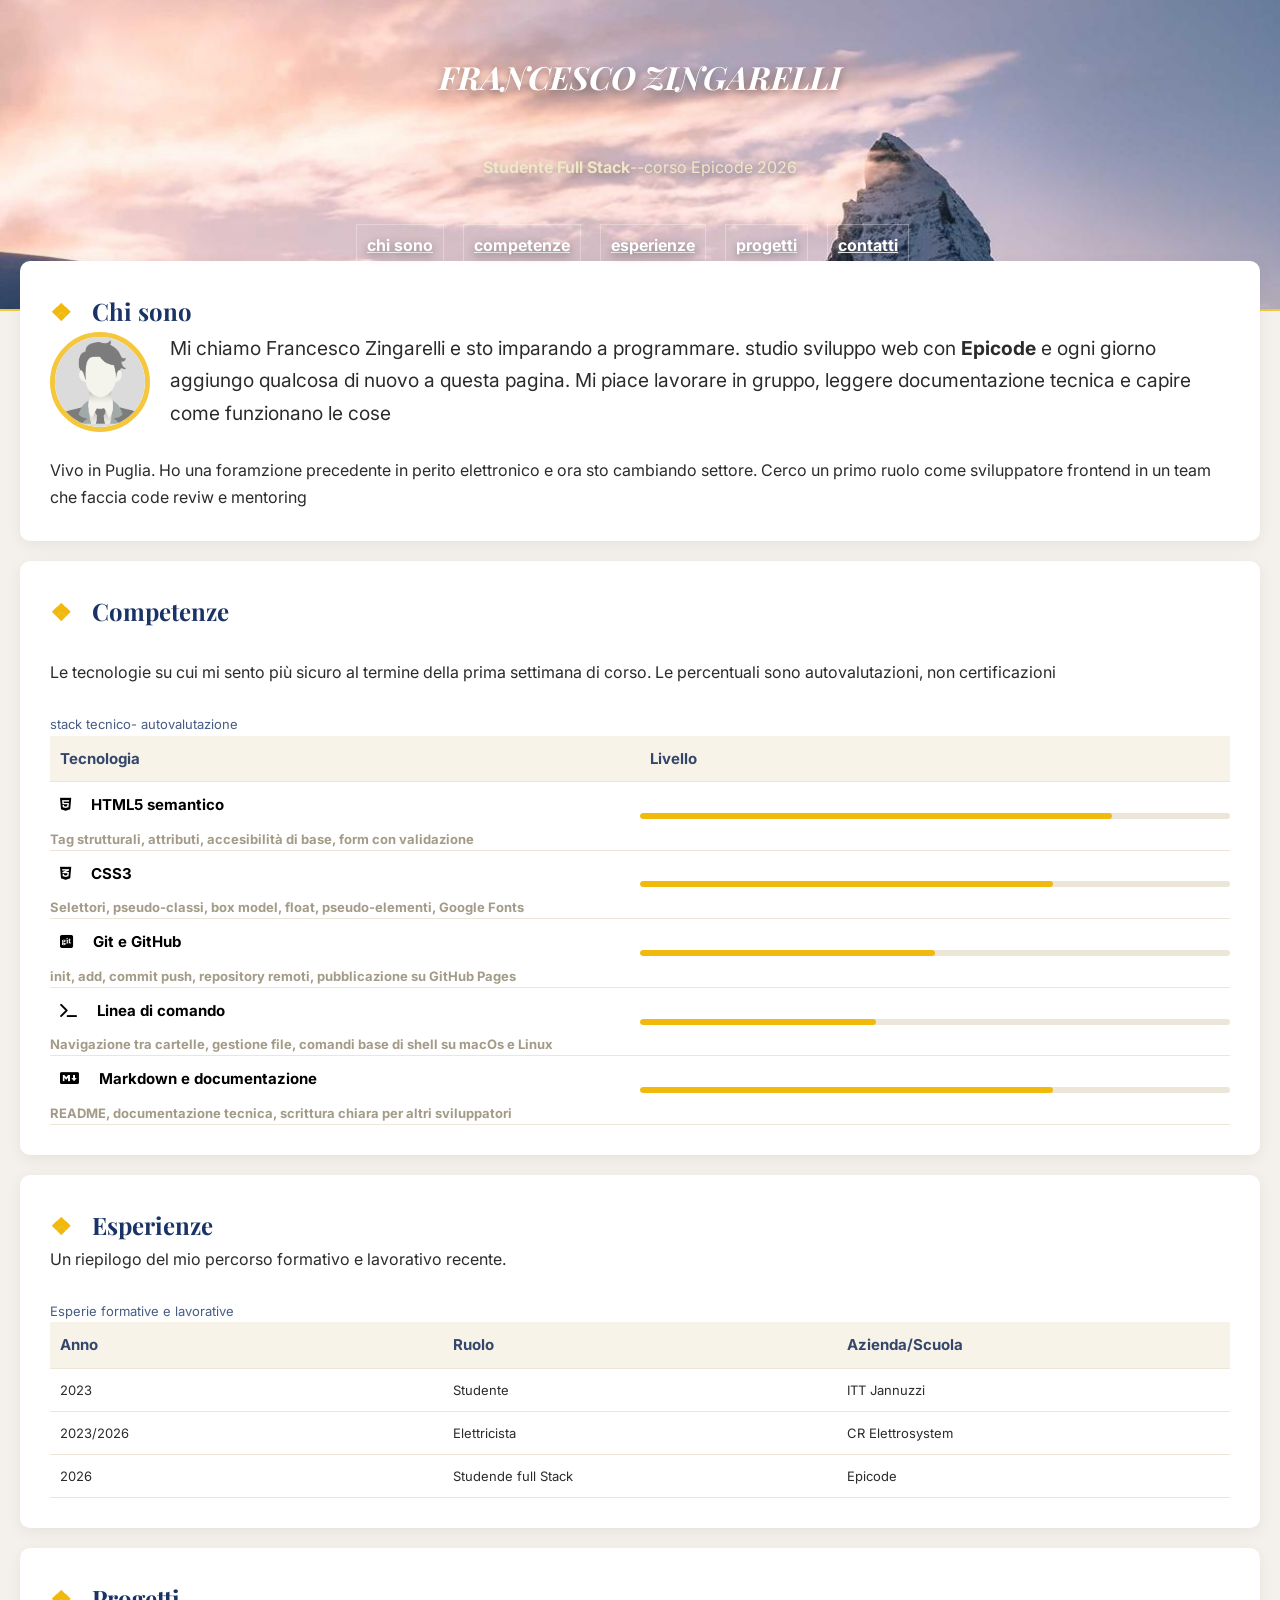
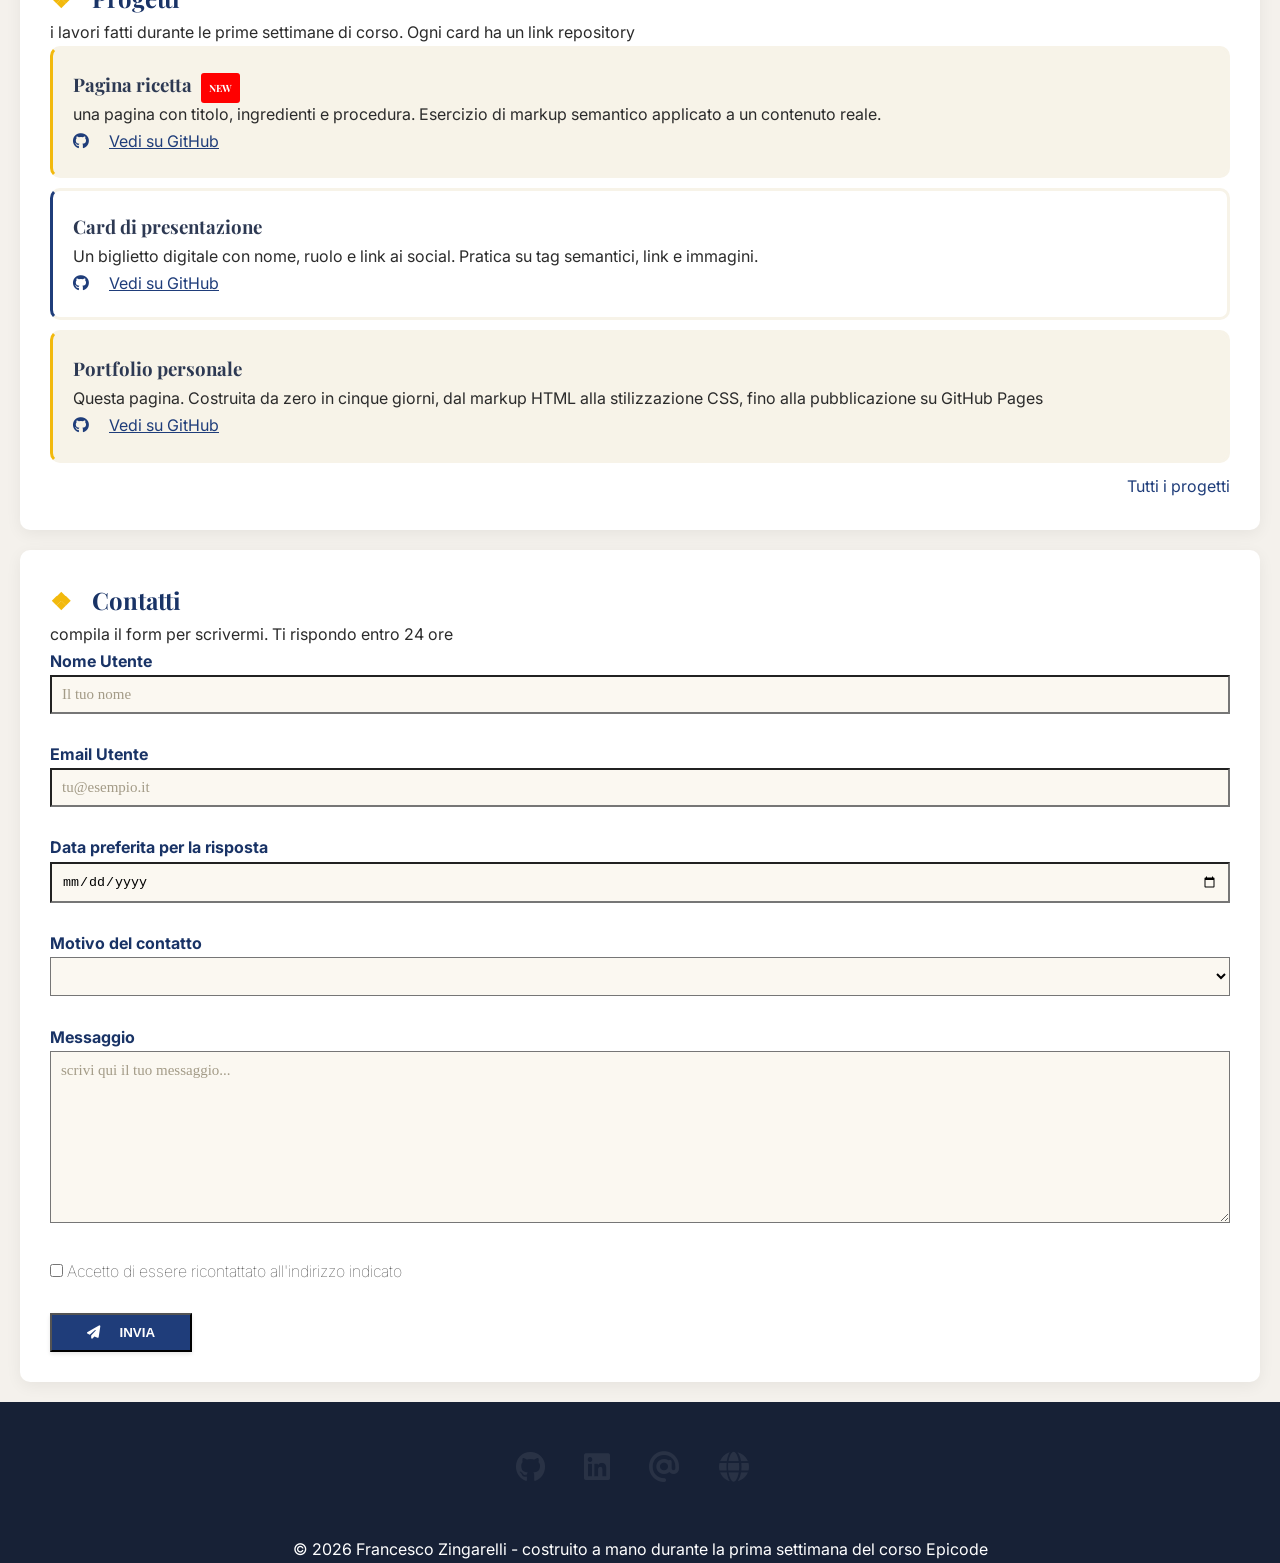
==== index.html @ 368ddae6 "Primo caricamento progetto" ====
<!DOCTYPE html>
<html lang="it">
<head>
    <meta charset="UTF-8">
    <meta name="viewport" content="width=device-width, initial-scale=1.0">
    <title>ESERCITAZIONE</title>
    <link
            rel="stylesheet"
            href="https://cdnjs.cloudflare.com/ajax/libs/font-awesome/6.5.2/css/all.min.css"
        />
    <link href="https://fonts.googleapis.com/css2?family=Playfair+Display:wght@700;900&family=Inter:wght@400;600&display=swap" rel="stylesheet">

    <link rel="stylesheet" href="Asset/Css/style.css">


</head>
<body>
    <header id="site-header"  >
        <h1>FRANCESCO ZINGARELLI</h1>
        
        <p class="tagline">  <b>Studente Full Stack</b>--corso Epicode 2026</p>
        <nav>   
            <ul>
                
                <li><a href="#chi sono">chi sono</a></li>
                <li><a href="#competenze">competenze</a></li>
                <li><a href="#esperienze">esperienze</a></li>
                <li><a href="#progetti">progetti</a></li>
                <li><a href="#contatti">contatti</a></li>
            </ul>
        </nav>
    </header>

    <main>
        <section id="chi-sono">
            <div class="contenitore-1">
                <h2 >Chi sono</h2>
                <div class="image">
                    <img src="Asset/Css/image/profilo vuoto.jpg" alt="foto profilo" width="200px" height="200px">
                     <p>
                        Mi chiamo Francesco Zingarelli e sto imparando a programmare. studio sviluppo web con <b>Epicode</b>  
                        e ogni giorno aggiungo qualcosa di nuovo a questa pagina. Mi piace lavorare in gruppo, leggere documentazione 
                        tecnica e capire come funzionano le cose
                    </p>
                    <br>
                     <p>
                        Vivo in Puglia. Ho una foramzione precedente in perito elettronico e ora sto cambiando settore. Cerco un primo ruolo come 
                        sviluppatore frontend in un team che faccia code reviw e mentoring
                    </p>
            </div>
            
        </section>

        <section id="competenze" >
            <div class="contenitore">
                <h2>Competenze</h2>
                <br>
                <p>Le tecnologie su cui mi sento più sicuro al termine della prima settimana di corso. Le percentuali
                    sono autovalutazioni, non certificazioni
                </p>
                <br>
                <table>
                    <caption >stack tecnico- autovalutazione</caption>
                    <thead>
                        <tr>
                            <th>Tecnologia</th>
                            <th>Livello</th>
                        </tr>
                    </thead>
                    <tbody>
                        <tr>
                            <td>
                                <h4><i class="fa-brands fa-html5"></i>HTML5 semantico</h4>
                                <p>Tag strutturali, attributi, accesibilità di base, form con validazione</p>
                            </td>
                            <td>
                                <div class="autovalutazione">
                                    <div class="liv80"></div>
                                </div>
                                
                            </td>
                        </tr>
                        <tr>
                            <td>
                                <h4><i class="fa-brands fa-css3-alt"></i>CSS3</h4>
                                <p>Selettori, pseudo-classi, box model, float, pseudo-elementi, Google Fonts</p>
                            </td>
                            <td>
                                <div class="autovalutazione">
                                    <div class="liv70"></div>
                                </div>
                                
                            </td>
                        </tr>
                        <tr>
                            <td>
                                <h4><i class="fa-brands fa-square-git"></i>Git e GitHub</h4>
                                <p>init, add, commit push, repository remoti, pubblicazione su GitHub Pages</p>
                            </td>
                            <td>
                                <div class="autovalutazione">
                                    <div class="liv50"></div>
                                </div>
                                
                            </td>
                        </tr>
                        <tr>
                            <td>
                                <h4><i class="fa-solid fa-terminal"></i>Linea di comando</h4>
                                <p>Navigazione tra cartelle, gestione file, comandi base di shell su macOs e Linux</p>
                            </td>
                            <td>
                                <div class="autovalutazione">
                                    <div class="liv40"></div>
                                </div>
                                
                            </td>
                        </tr>
                        <tr>
                            <td>
                                <h4><i class="fa-brands fa-markdown"></i>Markdown e documentazione</h4>
                                <p>README, documentazione tecnica, scrittura chiara per altri sviluppatori</p>
                            </td>
                            <td>
                                <div class="autovalutazione">
                                    <div class="liv70"></div>
                                </div>
                                
                            </td>
                        </tr>
                        
                    </tbody>
                </table>
            </div>
        </section>

        <section id="esperienze">
            <div class="contenitore">
                <h2>Esperienze</h2>
                <p>Un riepilogo del mio percorso formativo e lavorativo recente.</p>
                <br>
                <table>
                    <caption>Esperie formative e lavorative</caption>
                    <thead>
                        <tr>
                            <th>Anno</th>
                            <th>Ruolo</th>
                            <th>Azienda/Scuola</th>
                        </tr>
                    </thead>
                    <tbody>
                        <tr>
                            <td>2023</td>
                            <td>Studente </td>
                            <td>ITT Jannuzzi</td>
                        </tr>
                        <tr>
                            <td>2023/2026</td>
                            <td>Elettricista</td>
                            <td>CR Elettrosystem</td>
                        </tr>
                        <tr>
                            <td>2026</td>
                            <td>Studende full Stack </td>
                            <td>Epicode</td>
                        </tr>
                    </tbody>
                        
                    
                </table>
            </div>
        </section>

        <section id="progetti">
            <div class="contenitore">
                <h2>Progetti</h2>
                <p>i lavori fatti durante le prime settimane di corso. Ogni card ha un link repository</p>
                
                <div class="card">
                    <h3>Pagina ricetta <span class="new">NEW</span></h3>
                    <p>una pagina con titolo, ingredienti e procedura. Esercizio di markup semantico applicato
                        a un contenuto reale.</p>
                    <a href="javascript:void(0)" class="link-progetti"> <i class="fa-brands fa-github"></i>Vedi  su GitHub</a>
                 </div>
                 <div class="card">
                    <h3>Card di presentazione </h3>
                    <p>Un biglietto digitale con nome, ruolo e link ai social. Pratica su tag semantici,
                        link e immagini.
                    </p>
                    <a href="javascript:void(0)" class="link-progetti"> <i class="fa-brands fa-github"></i>Vedi  su GitHub</a>
                 </div>
                 <div class="card">
                    <h3>Portfolio personale</h3>
                    <p>Questa pagina. Costruita da zero in cinque giorni, dal markup HTML alla stilizzazione CSS,
                        fino alla pubblicazione su GitHub Pages
                    </p>
                    <a href="javascript:void(0)" class="link-progetti"> <i class="fa-brands fa-github"></i>Vedi  su GitHub</a>
                 </div>
                 <div class="destra"><a href="javascriptvoid:(0);" class="tutti-progetti">Tutti i progetti</a></div>

            </div>
        </section>


        <section id="contatti">
            <div class="contenitore">
                <h2>Contatti </h2>
                <p>compila il form per scrivermi. Ti rispondo entro 24 ore</p>

                <form action="grazie.html" method="get">

                    <label for="nome">Nome Utente</label>
                    <br>
                    <input type="text" placeholder="Il tuo nome" id="nome" name="nome" >
                    <br><br>

                    <label for="email">Email Utente</label>
                    <br>
                    <input type="email" placeholder="tu@esempio.it" id="email" name="email">
                    <br><br>

                    <label for="data">Data preferita per la risposta</label>
                    <br>
                    <input type="date" name="data" id="data">
                    <br><br>

                    <label for="motivazione">Motivo del contatto</label>
                    <br>
                    <select name="proposta di lavoro" id="motivazione" aria-placeholder="Motivo del contatto">
                        <option value="select"></option>
                        <option value="Progetto">Progetto </option>
                        <option value="collaborazione"> Collaborazione</option>
                        <option value="altro"> Altro</option>
                    </select>
                    <br><br>

                    <label for="Messaggio">Messaggio</label>
                    <br>
                    <textarea name="Messaggio" id="Messaggio" rows="10" cols="40" placeholder="scrivi qui il tuo messaggio..."></textarea>
                    <br><br>

                    <input type="checkbox" name="ricontatto" id="ricontatto">
                    <label for="ricontatto" class="black">Accetto di essere ricontattato all'indirizzo indicato</label>
                    <br><br>

                    <button type="submit"><i class="fa-solid fa-paper-plane"></i>INVIA</button>
                </form>
        </div>
        </section>

       
        <footer id="footer">
            <ul>
                <li><a href="javascriptvoid:(0);"><i class="fa-brands fa-github"></i></a></li>
                <li><a href="javascriptvoid:(0);"><i class="fa-brands fa-linkedin"></i></a></li>
                <li><a href="javascriptvoid:(0);"><i class="fa-solid fa-at"></i></a></li>
                <li><a href="javascriptvoid:(0);"><i class="fa-solid fa-globe"></i></a></li>
            </ul>
            <p>&copy; 2026 Francesco Zingarelli - costruito a mano durante la prima settimana del corso Epicode</p>
        </footer>
    </main>
</body>
</html>
---- Asset/Css/style.css ----
/* Reset CSS + box-sizing: border-box su tutti gli elementi */
* {
    margin: 0;
    padding: 0;
    box-sizing: border-box;
}
body{
     font-family: 'Inter', Arial, sans-serif;
    font-size: 16px;
    color: #2b2b2b;
    line-height: 1.7;
    background-color: #f4f1ec;
    margin: 0;
    padding: 0;
}
h1,h2,h3{
    font-family: 'Playfair Display', Georgia, serif;
}

h2,label{
    color: hsl(220, 60%, 25%);
    text-align: left;
    font-weight: bold;
}
h3{
    color: hsl(220, 30%, 25%);
}
h4{
    color: black;

}

#site-header{
    background-color: hsl(0, 0% , 100%);
    background-image: url(image/sfondo-background-progetto1.jpg);
    background-size: cover;
    background-position: center;
    text-align: center;
    margin: 0;
    height: 100%;
    border-bottom: 2px solid hsl(45, 90%, 60%);
    text-shadow:  0 3px 10px rgba(0, 0, 0, 0.4);

}

#site-header h1{
    font-size: 2rem;
    font-style: italic;
    font-weight: bold;
    color: white;
    margin-top: 0;
   padding-top: 50px;
}

header p{
    margin-top: 50px;
    color: #f0e7c8;
}

nav a{
    font-weight: bold;
    color: white;
    border: 1px solid rgba(255, 255, 255, 0.3);
    padding:  10px;
    
}
nav a:hover{
    color: black;
    background-color: hsl(45, 90%, 60%);
}

nav ul{
   
    display: inline-block;
    margin-bottom: 50px;
    margin-top: 50px;
    
}

nav ul li{
    list-style-type: none;
    display: inline;
}

nav ul li:not(last-child){
    margin-right: 15px;
}

.contenitore-1{
    background-color: white;
    border-color: 1px solid #e6e0d3;
    border-radius: 10px;
    padding: 30px 30px;
    box-shadow: 0 4px 16px rgba(0, 0, 0, 0.06);
    margin: 20px;
    margin-top: -50px;
}

.contenitore{
    background-color: white;
    border-color: 1px solid #e6e0d3;
    border-radius: 10px;
    padding: 30px 30px;
    box-shadow: 0 4px 16px rgba(0, 0, 0, 0.06);
    margin: 20px;
}


 .image img{
    display: inline;
    float: left;
    width: 100px;
    height: 100px;
    margin-right: 20px;
    border-radius: 50%;
    border: 5px solid hsl(45, 90%, 60%);
}

h2::before{
    content: '\2756';
    color: hsl(45, 90%, 50%);
     margin-right: 20px;
}

#chi-sono p:first-of-type{
    font-size: 1.2em;
}
#chi-sono .contenitore p:first-of-type::first-letter{
    font-size: 40px;
    font-weight: bolder;
    color: hsl(220, 60%, 30%);
    font-family: 'Playfair Display', Georgia, serif;
}
#competenze div table {
    width: 100%;
    border-collapse: collapse;
    table-layout: fixed;
    font-size: 13px;
}
#competenze th  {
    background-color: #f7f3e8;
    color: #34466b;
    text-align: left;
    padding: 10px;
    font-size: 15px;
}


#competenze td h4{
    font-weight: bold;
    font-size: 15px;
    padding: 10px;
}

td p{
    color: #a39b87;
    font-weight: bold;
    padding-right: 20px;
}

#esperienze td{
    padding: 10px;
}
i{
    margin-right: 20px;
}
.autovalutazione{
    width: 100%;
    height: 6px;
    background-color: #ece6d8 ;
    border-radius: 10px;
    overflow: hidden;
}

.liv40{
    height: 100%;
    background-color: hsl(45, 90%, 50%);
    border-radius: 10px;
    width: 40%;
}
.liv50{
    height: 100%;
    background-color: hsl(45, 90%, 50%);
    border-radius: 10px;
    width: 50%;
}

.liv70{
    height: 100%;
    background-color: hsl(45, 90%, 50%);
    border-radius: 10px;
    width: 70%;

}
.liv80{
    height: 100%;
    background-color: hsl(45, 90%, 50%);
    border-radius: 10px;
    width: 80%;
}
td,th{
    border-bottom: 1px solid #ece6d8;
}

#esperienze div table {
    width: 100%;
    border-collapse: collapse;
    table-layout: fixed;
    font-size: 13px;
}
#esperienze th  {
    background-color: #f7f3e8;
    color: #34466b;
    text-align: left;
    padding: 10px;
    font-size: 15px;
}
caption{
    text-align: left;
    color: hsl(220, 30%, 40%);
}
.destra{
    text-align: right;
    margin-top: 10px;

}

.card:nth-child(odd){
    background-color: white;
    border-radius: 10px;
    border-top: 3px solid #f7f3e8;
    border-right: 3px solid #f7f3e8;
    border-bottom: 3px solid #f7f3e8;
    border-left: 3px solid  hsl(45, 90%, 50%);
    padding: 20px;
    background-color: #f7f3e8;
    /* margin-left: 10px;
    margin-right: 10px; */
}

.card:nth-child(even){
    background-color: white;
    border-radius: 10px;
    border-top: 3px solid #f7f3e8;
    border-right: 3px solid #f7f3e8;
    border-bottom: 3px solid #f7f3e8;
    border-left: 3px solid  hsl(220, 60%, 30%);
    padding: 20px;
    margin: 10px 0;
}

.link-progetti{
    color: hsl(220, 60%, 30%);
}

.link-progetti:hover{
    color: hsl(220, 60%, 45%) ;
    text-decoration: hsl(45, 90%, 50%);
}

.tutti-progetti{
    color: hsl(220, 60%, 30%);
    text-decoration: hsl(45, 90%, 50%);
}
.tutti-progetti:hover{
    color: hsl(220, 60%, 45%);
}
.new {
    background-color: red;
    color: white;
    padding: 8px;
    border-radius: 3px;
    font-size: 10px;
    margin-left: 5px;
}
form{
    border-color: 1px solid #d6cfbf;
}

input:not(#ricontatto),textarea,select{
    background-color: #fbf8f1; 
    color: black; 
    padding: 10px;
    width: 100%;
}
#contatti input:not([type="checkbox"]):focus,
#contatti textarea:focus,
#contatti select:focus {
    background-color: white;
    border: 2px solid hsl(220, 60%, 30%);
}


#nome::placeholder{
    font-size: 15px;
    font-family: cursive;
    color: #a39b87;
    
}
#motivazione::placeholder{
    font-size: 15px;
    font-family: cursive;
    color: #a39b87;

}
#email::placeholder{
    font-size: 15px;
    font-family: cursive;
    color: #a39b87;

}
#data::placeholder{
    font-size: 15px;
    color: #a39b87;
    
}

textarea::placeholder{
    font-size: 15px;
    font-family: cursive;
    color: #a39b87;
}

button{
    background-color: hsl(220, 60%, 30%);
    color: white;
    box-shadow: 0 2px 4px rgba(0, 0, 0, 0.1);
    font-weight: bold;
    width: 12%;
    padding: 10px;
}
button:hover{
    color: white;
    background-color: hsl(220, 60%, 45%);
    box-shadow: 0 4px 10px rgba(0, 0, 0, 0.18);
}
 
footer{
    background-color: hsl(220, 40%, 15%);
    text-align: center;
    color: white;
    
 }

.black{
    color: black;
    font-weight: lighter;
}

#footer a{
    font-weight: bold;
    color: rgba(255, 255, 255, 0.08);
   
    padding:  10px;
    
}
#footer a:hover{
    color: hsl(220, 60%, 20%);
    background-color: hsl(45, 90%, 60%);
}

#footer ul{
   
    display: inline-block;
    margin-bottom: 50px;
    margin-top: 50px;
    
}

#footer ul li{
    list-style-type: none;
    display: inline;
}
#footer ul li:not(last-child){
    margin-right: 15px;
}
#footer i{
    margin: 0 auto;
    font-size: 30px;
    
}

label[for="ricontatto"]{
    color: #2b2b2b;
}
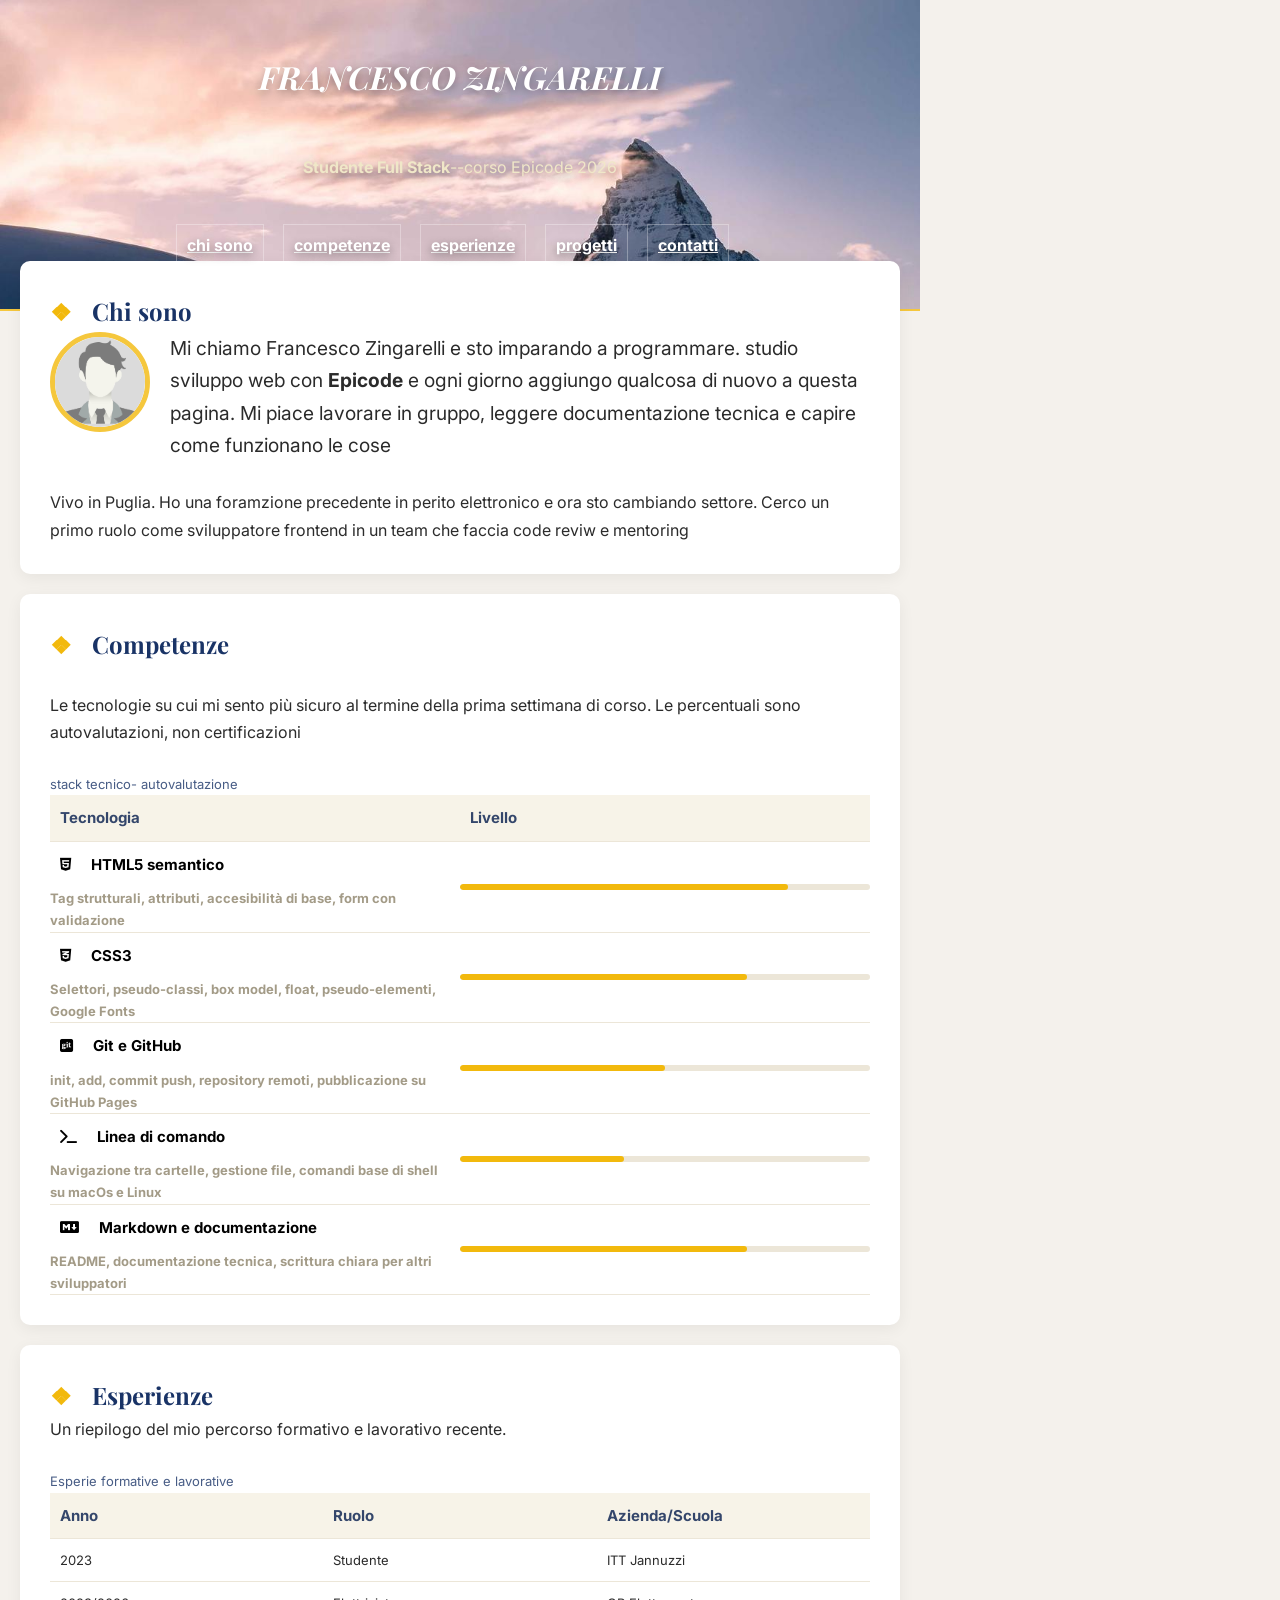
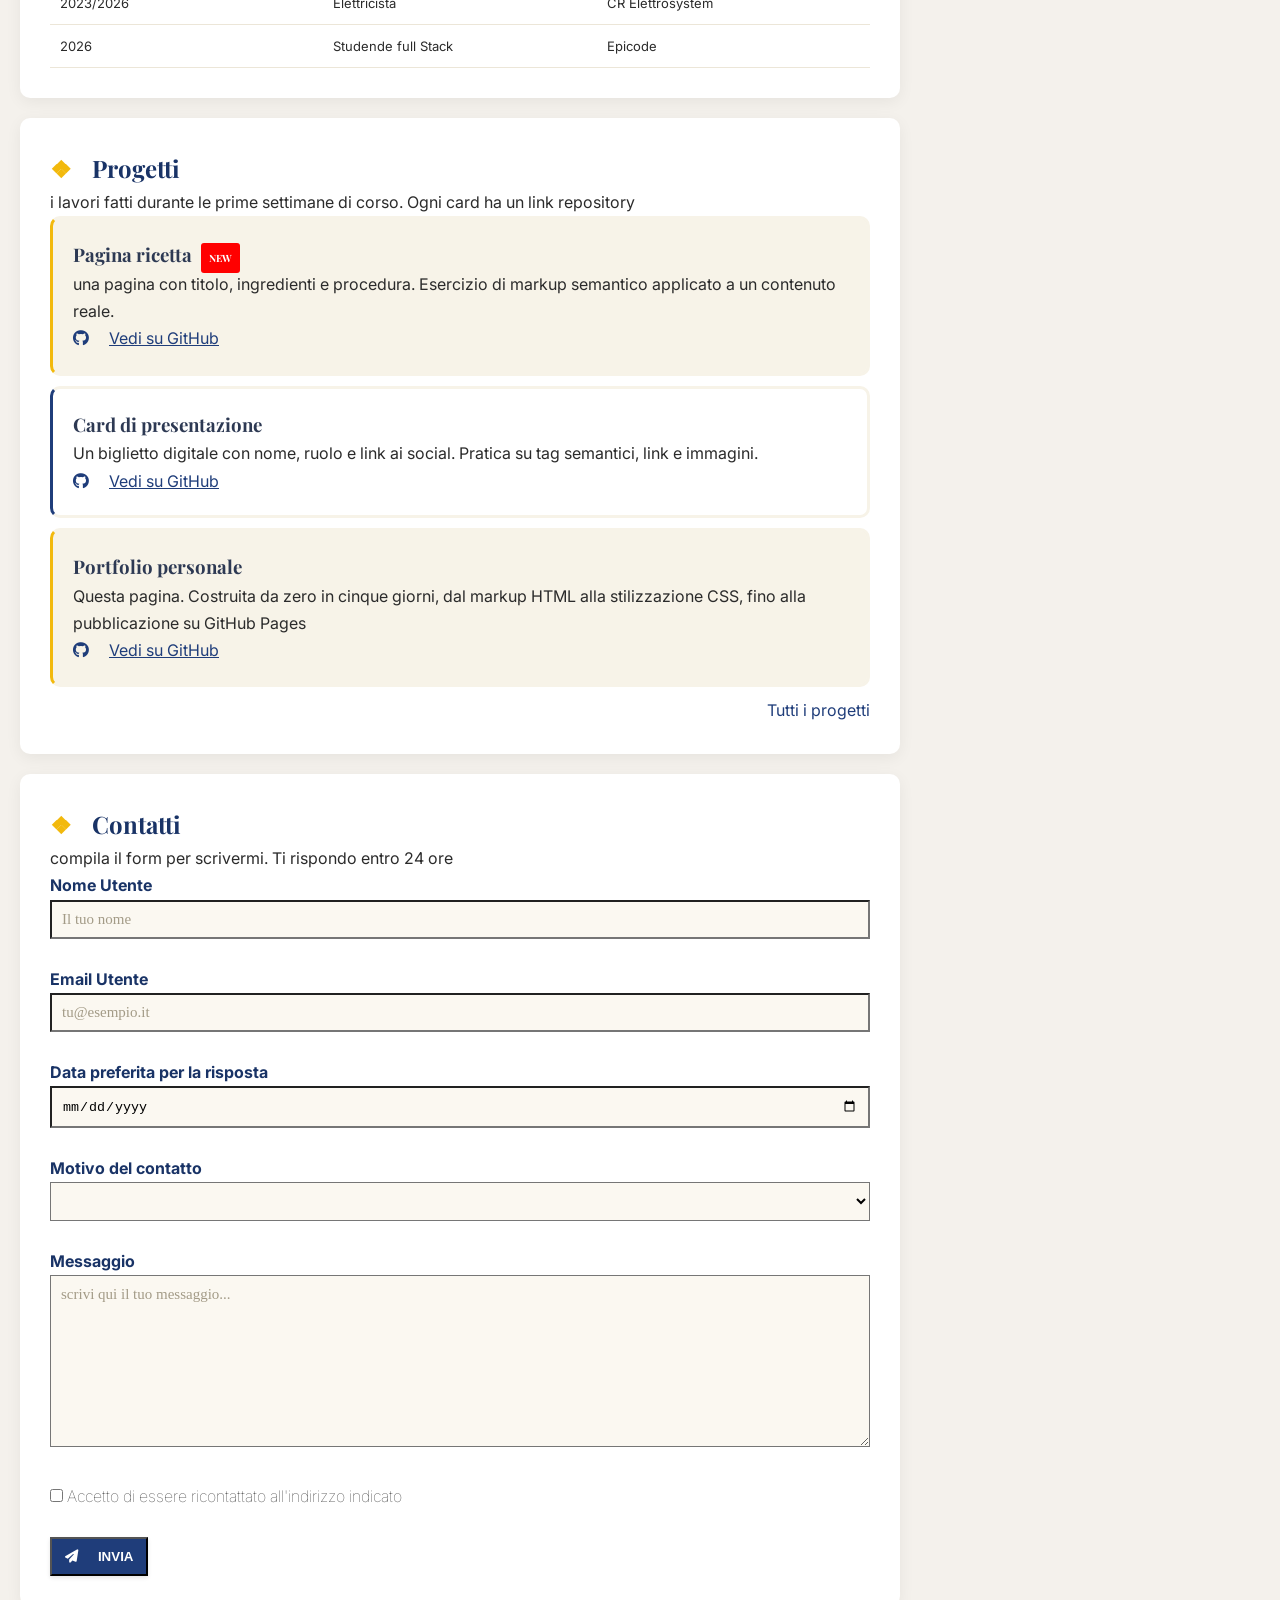
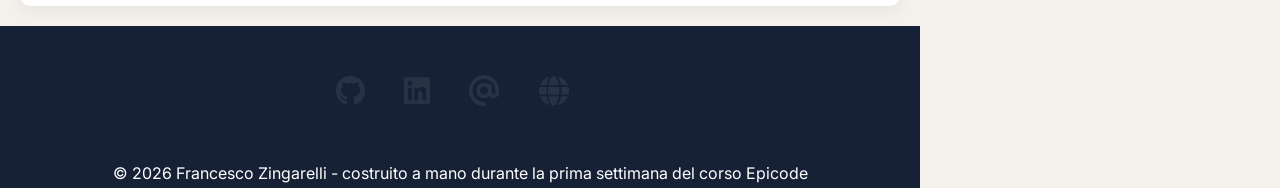
==== commit 414b9972: "aggiornamento progetto" ====
--- a/index.html
+++ b/index.html
@@ -196,7 +196,7 @@
                     </p>
                     <a href="javascript:void(0)" class="link-progetti"> <i class="fa-brands fa-github"></i>Vedi  su GitHub</a>
                  </div>
-                 <div class="destra"><a href="javascriptvoid:(0);" class="tutti-progetti">Tutti i progetti</a></div>
+                 <div class="destra"><a href="progetti.html" class="tutti-progetti">Tutti i progetti</a></div>
 
             </div>
         </section>
--- a/Asset/Css/style.css
+++ b/Asset/Css/style.css
@@ -12,6 +12,7 @@
     background-color: #f4f1ec;
     margin: 0;
     padding: 0;
+    max-width: 920px;
 }
 h1,h2,h3{
     font-family: 'Playfair Display', Georgia, serif;
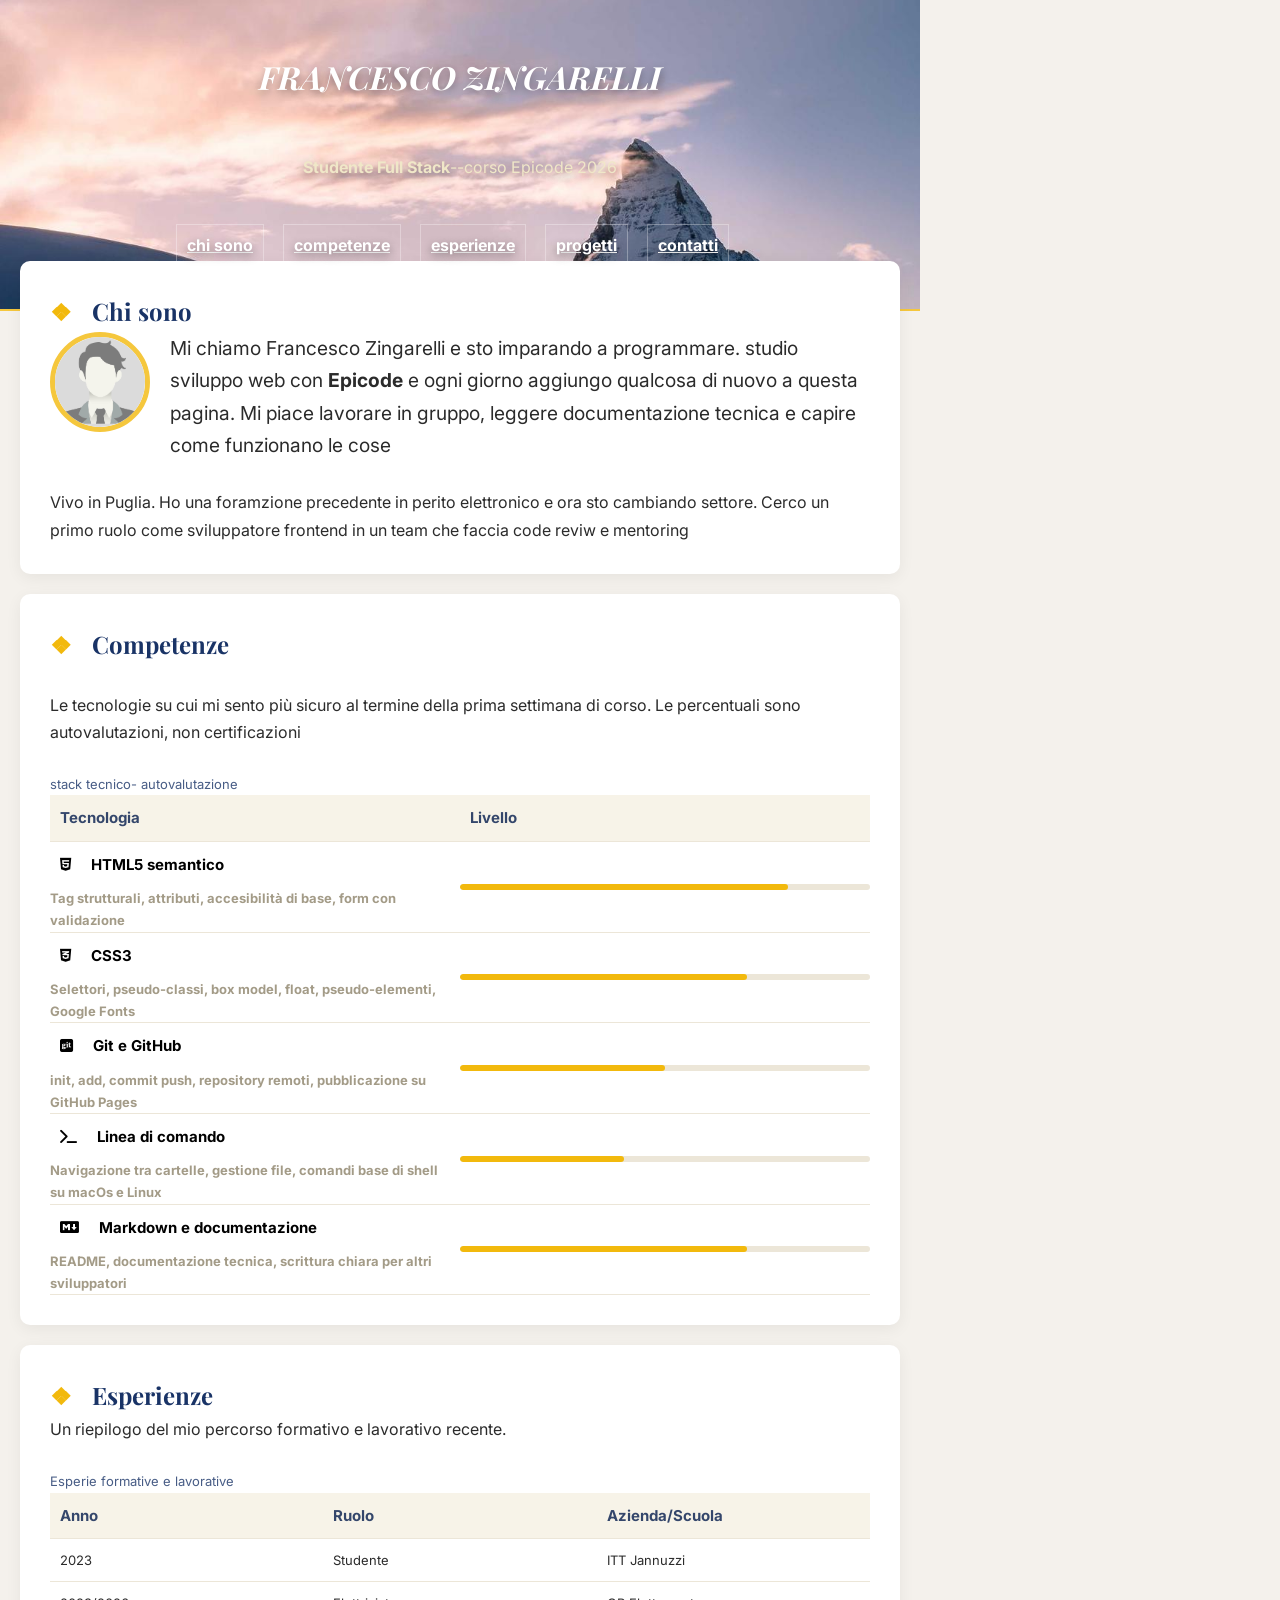
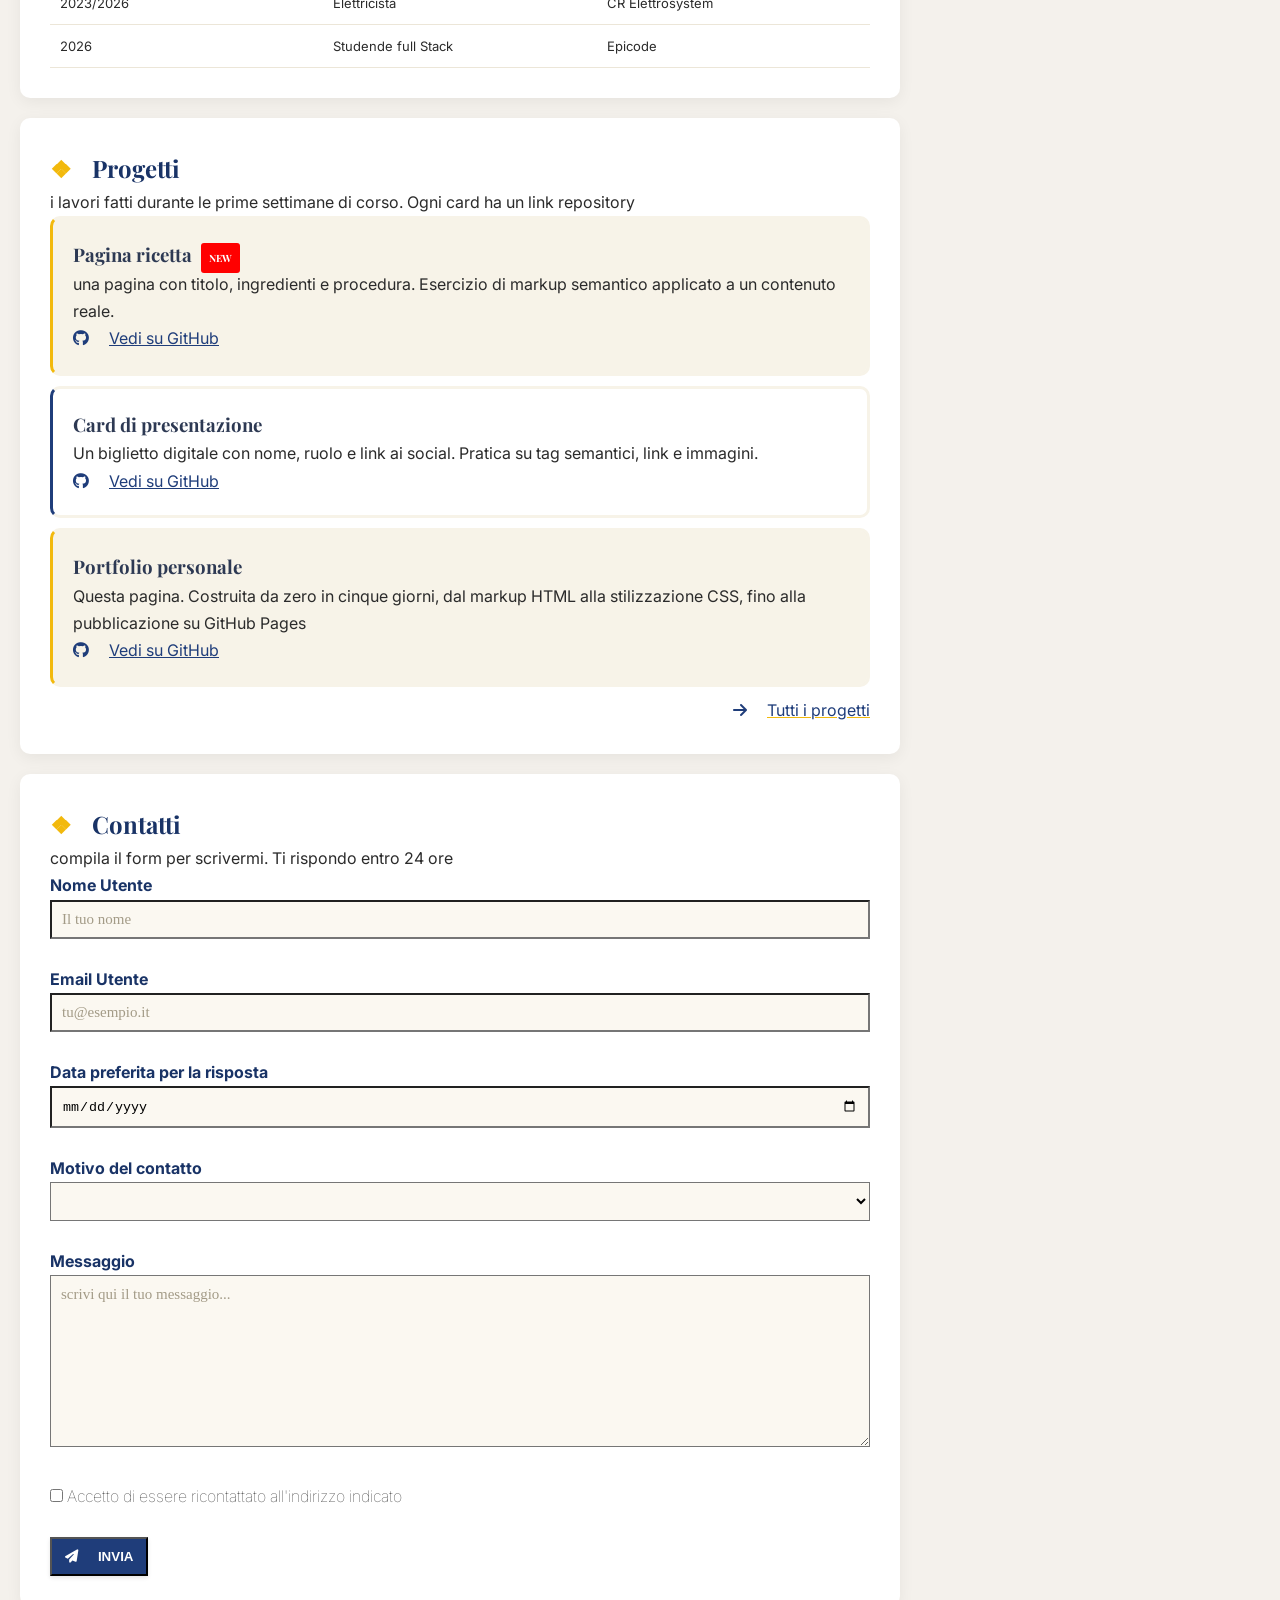
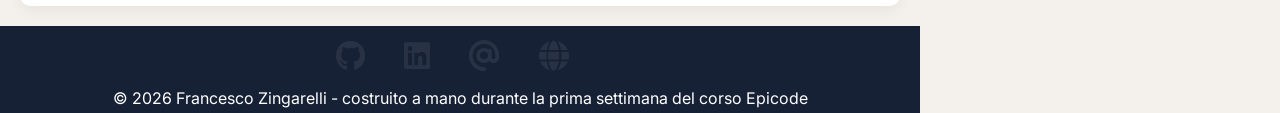
==== commit 0711385f: "aggiornamento" ====
--- a/index.html
+++ b/index.html
@@ -196,7 +196,7 @@
                     </p>
                     <a href="javascript:void(0)" class="link-progetti"> <i class="fa-brands fa-github"></i>Vedi  su GitHub</a>
                  </div>
-                 <div class="destra"><a href="progetti.html" class="tutti-progetti">Tutti i progetti</a></div>
+                 <div class="destra"><a href="progetti.html" class="tutti-progetti"><i class="fa-solid fa-arrow-right"></i>Tutti i progetti</a></div>
 
             </div>
         </section>
--- a/Asset/Css/style.css
+++ b/Asset/Css/style.css
@@ -256,12 +256,12 @@
 
 .link-progetti:hover{
     color: hsl(220, 60%, 45%) ;
-    text-decoration: hsl(45, 90%, 50%);
+    text-decoration-color: hsl(45, 90%, 50%);
 }
 
 .tutti-progetti{
     color: hsl(220, 60%, 30%);
-    text-decoration: hsl(45, 90%, 50%);
+    text-decoration-color: hsl(45, 90%, 50%);
 }
 .tutti-progetti:hover{
     color: hsl(220, 60%, 45%);
@@ -340,6 +340,7 @@
     background-color: hsl(220, 40%, 15%);
     text-align: center;
     color: white;
+
     
  }
 
@@ -351,7 +352,6 @@
 #footer a{
     font-weight: bold;
     color: rgba(255, 255, 255, 0.08);
-   
     padding:  10px;
     
 }
@@ -363,8 +363,8 @@
 #footer ul{
    
     display: inline-block;
-    margin-bottom: 50px;
-    margin-top: 50px;
+    margin-bottom: 10px;
+    margin-top: 15px;
     
 }
 
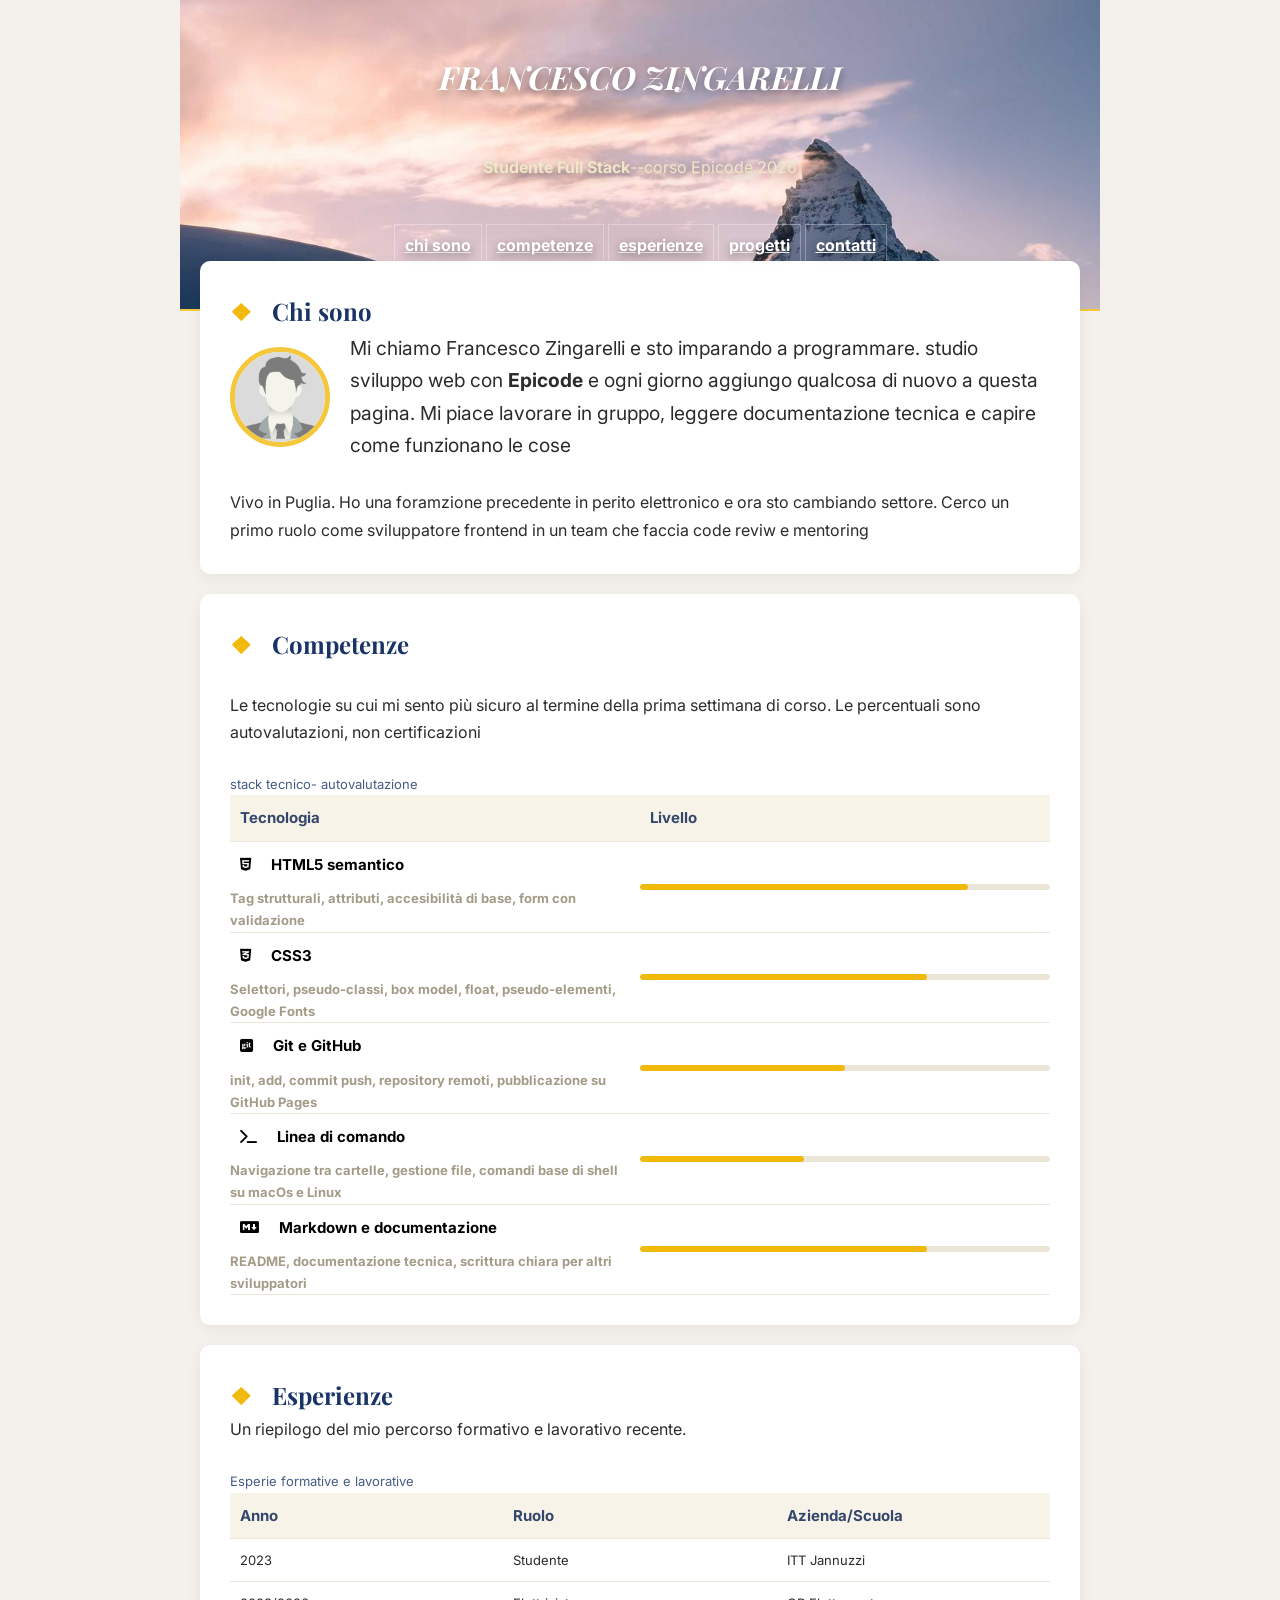
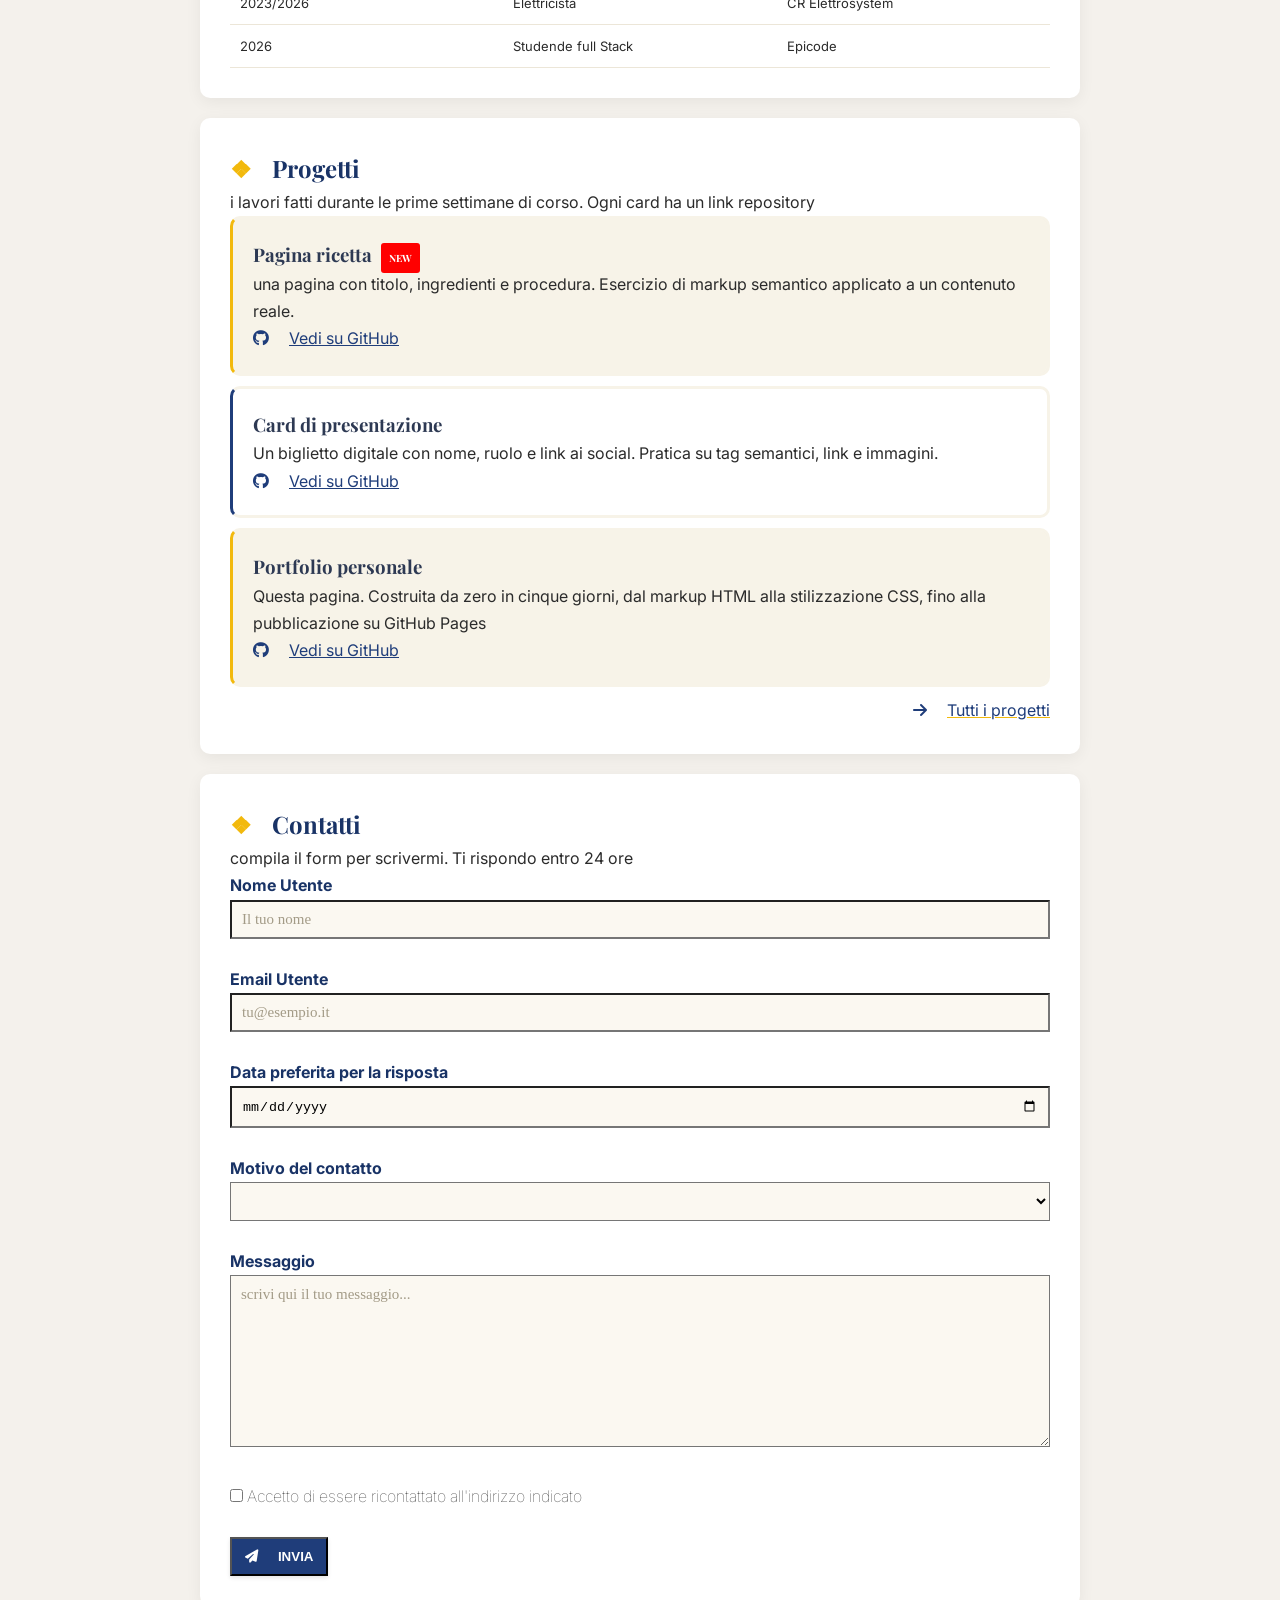
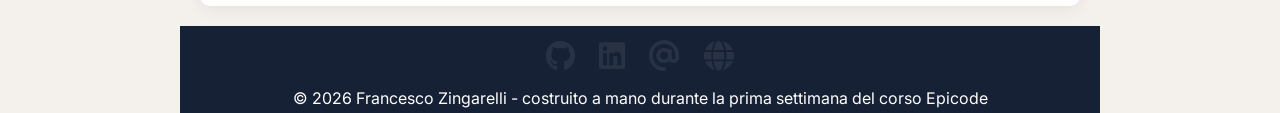
==== commit 13e1ae58: "aggiunta animazioni" ====
--- a/index.html
+++ b/index.html
@@ -3,7 +3,7 @@
 <head>
     <meta charset="UTF-8">
     <meta name="viewport" content="width=device-width, initial-scale=1.0">
-    <title>ESERCITAZIONE</title>
+    <title>Progetto Settimanale</title>
     <link
             rel="stylesheet"
             href="https://cdnjs.cloudflare.com/ajax/libs/font-awesome/6.5.2/css/all.min.css"
@@ -145,7 +145,7 @@
                         <tr>
                             <th>Anno</th>
                             <th>Ruolo</th>
-                            <th>Azienda/Scuola</th>
+                            <th>Azienda/<span class="acapo">Scuola</span></th>
                         </tr>
                     </thead>
                     <tbody>
@@ -211,12 +211,12 @@
 
                     <label for="nome">Nome Utente</label>
                     <br>
-                    <input type="text" placeholder="Il tuo nome" id="nome" name="nome" >
+                    <input type="text" placeholder="Il tuo nome" id="nome" name="nome" required>
                     <br><br>
 
                     <label for="email">Email Utente</label>
                     <br>
-                    <input type="email" placeholder="tu@esempio.it" id="email" name="email">
+                    <input type="email" placeholder="tu@esempio.it" id="email" name="email" required>
                     <br><br>
 
                     <label for="data">Data preferita per la risposta</label>
@@ -226,7 +226,7 @@
 
                     <label for="motivazione">Motivo del contatto</label>
                     <br>
-                    <select name="proposta di lavoro" id="motivazione" aria-placeholder="Motivo del contatto">
+                    <select name="proposta di lavoro" id="motivazione" aria-placeholder="Motivo del contatto" required>
                         <option value="select"></option>
                         <option value="Progetto">Progetto </option>
                         <option value="collaborazione"> Collaborazione</option>
@@ -239,11 +239,11 @@
                     <textarea name="Messaggio" id="Messaggio" rows="10" cols="40" placeholder="scrivi qui il tuo messaggio..."></textarea>
                     <br><br>
 
-                    <input type="checkbox" name="ricontatto" id="ricontatto">
+                    <input type="checkbox" name="ricontatto" id="ricontatto" required>
                     <label for="ricontatto" class="black">Accetto di essere ricontattato all'indirizzo indicato</label>
                     <br><br>
 
-                    <button type="submit"><i class="fa-solid fa-paper-plane"></i>INVIA</button>
+                    <button type="submit"><i class="fa-solid fa-paper-plane" ></i>INVIA</button>
                 </form>
         </div>
         </section>
--- a/Asset/Css/style.css
+++ b/Asset/Css/style.css
@@ -4,35 +4,42 @@
     padding: 0;
     box-sizing: border-box;
 }
-body{
-     font-family: 'Inter', Arial, sans-serif;
+
+body {
+    font-family: 'Inter', Arial, sans-serif;
     font-size: 16px;
     color: #2b2b2b;
     line-height: 1.7;
     background-color: #f4f1ec;
-    margin: 0;
+    margin: 0 auto;
     padding: 0;
     max-width: 920px;
 }
-h1,h2,h3{
+
+h1,
+h2,
+h3 {
     font-family: 'Playfair Display', Georgia, serif;
 }
 
-h2,label{
+h2,
+label {
     color: hsl(220, 60%, 25%);
     text-align: left;
     font-weight: bold;
 }
-h3{
+
+h3 {
     color: hsl(220, 30%, 25%);
 }
-h4{
+
+h4 {
     color: black;
 
 }
 
-#site-header{
-    background-color: hsl(0, 0% , 100%);
+#site-header {
+    background-color: hsl(0, 0%, 100%);
     background-image: url(image/sfondo-background-progetto1.jpg);
     background-size: cover;
     background-position: center;
@@ -40,54 +47,51 @@
     margin: 0;
     height: 100%;
     border-bottom: 2px solid hsl(45, 90%, 60%);
-    text-shadow:  0 3px 10px rgba(0, 0, 0, 0.4);
-
-}
-
-#site-header h1{
+    text-shadow: 0 3px 10px rgba(0, 0, 0, 0.4);
+
+}
+
+#site-header h1 {
     font-size: 2rem;
     font-style: italic;
     font-weight: bold;
     color: white;
     margin-top: 0;
-   padding-top: 50px;
-}
-
-header p{
+    padding-top: 50px;
+}
+
+header p {
     margin-top: 50px;
     color: #f0e7c8;
 }
 
-nav a{
+nav a {
     font-weight: bold;
     color: white;
     border: 1px solid rgba(255, 255, 255, 0.3);
-    padding:  10px;
-    
-}
-nav a:hover{
+    padding: 10px;
+
+}
+
+nav a:hover {
     color: black;
     background-color: hsl(45, 90%, 60%);
 }
 
-nav ul{
-   
+nav ul {
+
     display: inline-block;
     margin-bottom: 50px;
     margin-top: 50px;
-    
-}
-
-nav ul li{
+
+}
+
+nav ul li {
     list-style-type: none;
     display: inline;
 }
 
-nav ul li:not(last-child){
-    margin-right: 15px;
-}
-
-.contenitore-1{
+.contenitore-1 {
     background-color: white;
     border-color: 1px solid #e6e0d3;
     border-radius: 10px;
@@ -97,7 +101,7 @@
     margin-top: -50px;
 }
 
-.contenitore{
+.contenitore {
     background-color: white;
     border-color: 1px solid #e6e0d3;
     border-radius: 10px;
@@ -107,38 +111,42 @@
 }
 
 
- .image img{
+.image img {
     display: inline;
     float: left;
     width: 100px;
     height: 100px;
     margin-right: 20px;
+    margin-top: 15px;
     border-radius: 50%;
     border: 5px solid hsl(45, 90%, 60%);
 }
 
-h2::before{
+h2::before {
     content: '\2756';
     color: hsl(45, 90%, 50%);
-     margin-right: 20px;
-}
-
-#chi-sono p:first-of-type{
+    margin-right: 20px;
+}
+
+#chi-sono p:first-of-type {
     font-size: 1.2em;
 }
-#chi-sono .contenitore p:first-of-type::first-letter{
+
+#chi-sono .contenitore p:first-of-type::first-letter {
     font-size: 40px;
     font-weight: bolder;
     color: hsl(220, 60%, 30%);
     font-family: 'Playfair Display', Georgia, serif;
 }
+
 #competenze div table {
     width: 100%;
     border-collapse: collapse;
     table-layout: fixed;
     font-size: 13px;
 }
-#competenze th  {
+
+#competenze th {
     background-color: #f7f3e8;
     color: #34466b;
     text-align: left;
@@ -147,59 +155,69 @@
 }
 
 
-#competenze td h4{
-    font-weight: bold;
-    font-size: 15px;
-    padding: 10px;
-}
-
-td p{
+#competenze td h4 {
+    font-weight: bold;
+    font-size: 15px;
+    padding: 10px;
+}
+
+td p {
     color: #a39b87;
     font-weight: bold;
     padding-right: 20px;
 }
 
-#esperienze td{
-    padding: 10px;
-}
-i{
+#esperienze td {
+    padding: 10px;
+}
+
+i {
     margin-right: 20px;
 }
-.autovalutazione{
+
+.autovalutazione {
     width: 100%;
     height: 6px;
-    background-color: #ece6d8 ;
+    background-color: #ece6d8;
     border-radius: 10px;
     overflow: hidden;
 }
 
-.liv40{
+.liv40 {
     height: 100%;
     background-color: hsl(45, 90%, 50%);
     border-radius: 10px;
-    width: 40%;
-}
-.liv50{
+    /* width: 40%; */
+    --percentuale: 40%;
+}
+
+.liv50 {
     height: 100%;
     background-color: hsl(45, 90%, 50%);
     border-radius: 10px;
-    width: 50%;
-}
-
-.liv70{
+    /* width: 50%; */
+    --percentuale: 50%;
+}
+
+.liv70 {
     height: 100%;
     background-color: hsl(45, 90%, 50%);
     border-radius: 10px;
-    width: 70%;
-
-}
-.liv80{
+    /* width: 70%; */
+    --percentuale: 70%;
+
+}
+
+.liv80 {
     height: 100%;
     background-color: hsl(45, 90%, 50%);
     border-radius: 10px;
-    width: 80%;
-}
-td,th{
+    /* width: 80%; */
+    --percentuale: 80%;
+}
+
+td,
+th {
     border-bottom: 1px solid #ece6d8;
 }
 
@@ -209,63 +227,71 @@
     table-layout: fixed;
     font-size: 13px;
 }
-#esperienze th  {
+
+#esperienze th {
     background-color: #f7f3e8;
     color: #34466b;
     text-align: left;
     padding: 10px;
     font-size: 15px;
-}
-caption{
+    overflow: hidden; 
+    overflow-wrap: normal;
+    word-break: normal;
+}
+
+caption {
     text-align: left;
     color: hsl(220, 30%, 40%);
 }
-.destra{
+
+.destra {
     text-align: right;
     margin-top: 10px;
 
 }
 
-.card:nth-child(odd){
+.card:nth-child(odd) {
     background-color: white;
     border-radius: 10px;
     border-top: 3px solid #f7f3e8;
     border-right: 3px solid #f7f3e8;
     border-bottom: 3px solid #f7f3e8;
-    border-left: 3px solid  hsl(45, 90%, 50%);
+    border-left: 3px solid hsl(45, 90%, 50%);
     padding: 20px;
     background-color: #f7f3e8;
     /* margin-left: 10px;
     margin-right: 10px; */
 }
 
-.card:nth-child(even){
+.card:nth-child(even) {
     background-color: white;
     border-radius: 10px;
     border-top: 3px solid #f7f3e8;
     border-right: 3px solid #f7f3e8;
     border-bottom: 3px solid #f7f3e8;
-    border-left: 3px solid  hsl(220, 60%, 30%);
+    border-left: 3px solid hsl(220, 60%, 30%);
     padding: 20px;
     margin: 10px 0;
 }
 
-.link-progetti{
+.link-progetti {
     color: hsl(220, 60%, 30%);
 }
 
-.link-progetti:hover{
-    color: hsl(220, 60%, 45%) ;
+.link-progetti:hover {
+    color: hsl(220, 60%, 45%);
     text-decoration-color: hsl(45, 90%, 50%);
 }
 
-.tutti-progetti{
+.tutti-progetti {
     color: hsl(220, 60%, 30%);
     text-decoration-color: hsl(45, 90%, 50%);
 }
-.tutti-progetti:hover{
+
+.tutti-progetti:hover {
     color: hsl(220, 60%, 45%);
 }
+
 .new {
     background-color: red;
     color: white;
@@ -273,17 +299,22 @@
     border-radius: 3px;
     font-size: 10px;
     margin-left: 5px;
-}
-form{
+
+}
+
+form {
     border-color: 1px solid #d6cfbf;
 }
 
-input:not(#ricontatto),textarea,select{
-    background-color: #fbf8f1; 
-    color: black; 
+input:not(#ricontatto),
+textarea,
+select {
+    background-color: #fbf8f1;
+    color: black;
     padding: 10px;
     width: 100%;
 }
+
 #contatti input:not([type="checkbox"]):focus,
 #contatti textarea:focus,
 #contatti select:focus {
@@ -292,37 +323,40 @@
 }
 
 
-#nome::placeholder{
+#nome::placeholder {
     font-size: 15px;
     font-family: cursive;
     color: #a39b87;
-    
-}
-#motivazione::placeholder{
+
+}
+
+#motivazione::placeholder {
     font-size: 15px;
     font-family: cursive;
     color: #a39b87;
 
 }
-#email::placeholder{
+
+#email::placeholder {
     font-size: 15px;
     font-family: cursive;
     color: #a39b87;
 
 }
-#data::placeholder{
+
+#data::placeholder {
     font-size: 15px;
     color: #a39b87;
-    
-}
-
-textarea::placeholder{
+
+}
+
+textarea::placeholder {
     font-size: 15px;
     font-family: cursive;
     color: #a39b87;
 }
 
-button{
+button {
     background-color: hsl(220, 60%, 30%);
     color: white;
     box-shadow: 0 2px 4px rgba(0, 0, 0, 0.1);
@@ -330,57 +364,159 @@
     width: 12%;
     padding: 10px;
 }
-button:hover{
+
+button:hover {
     color: white;
     background-color: hsl(220, 60%, 45%);
     box-shadow: 0 4px 10px rgba(0, 0, 0, 0.18);
 }
- 
-footer{
+
+footer {
     background-color: hsl(220, 40%, 15%);
     text-align: center;
     color: white;
 
-    
- }
-
-.black{
+
+}
+
+.black {
     color: black;
     font-weight: lighter;
 }
 
-#footer a{
+#footer a {
     font-weight: bold;
     color: rgba(255, 255, 255, 0.08);
-    padding:  10px;
-    
-}
-#footer a:hover{
+    padding: 10px;
+
+}
+
+#footer a:hover {
     color: hsl(220, 60%, 20%);
     background-color: hsl(45, 90%, 60%);
 }
 
-#footer ul{
-   
+#footer ul {
+
     display: inline-block;
     margin-bottom: 10px;
     margin-top: 15px;
-    
-}
-
-#footer ul li{
+
+}
+
+#footer ul li {
     list-style-type: none;
     display: inline;
 }
-#footer ul li:not(last-child){
-    margin-right: 15px;
-}
-#footer i{
+
+#footer i {
     margin: 0 auto;
     font-size: 30px;
-    
-}
-
-label[for="ricontatto"]{
+
+}
+
+label[for="ricontatto"] {
     color: #2b2b2b;
 }
+
+.acapo {
+    display: inline;
+}
+
+@media (max-width: 767px) {
+    body {
+        margin: 0;
+    }
+
+    .image img {
+        display: block;
+        margin: 0 auto;
+        float: none;
+    }
+
+    form button {
+        width: 100px;
+    }
+
+    #site-header ul {
+        display: block;
+        text-align: center;
+    }
+
+    #site-header a {
+        display: block;
+        width: 100px;
+        margin: -5px auto;
+    }
+
+     .acapo {
+        display: inline-block;
+    }
+} 
+
+/* comparsa dall'alto del header */
+@keyframes comparsaHeader {
+    from {
+        opacity: 0;
+        transform: translateY(-30px);
+    }
+
+    to {
+        opacity: 1;
+        transform: translateY(0);
+    }
+}
+#site-header {
+    animation: comparsaHeader 1s ease;
+}
+
+/* comparsa dal basso delle card */
+@keyframes comparsaDalBasso {
+    from {
+        opacity: 0;
+        transform: translateY(30px);
+    }
+
+    to {
+        opacity: 1;
+        transform: translateY(0);
+    }
+}
+.contenitore,
+.contenitore-1 {
+    animation: comparsaDalBasso 1s ease ;
+}
+
+
+.contenitore,
+.contenitore-1 {
+    transition: transform 0.3s ease, box-shadow 0.3s ease;
+}
+
+.contenitore:hover,
+.contenitore-1:hover {
+    transform: translateY(-10px);
+    box-shadow: 0 8px 24px rgba(0, 0, 0, 0.12);
+}
+.card {
+    transition: transform 0.3s ease, box-shadow 0.3s ease;
+}
+
+.card:hover {
+    transform: translateY(-5px);
+    box-shadow: 0 12px 25px rgba(0, 0, 0, 0.20);
+}
+
+@keyframes riempimento{
+    from{
+        width:0;
+    }to{
+        width: var(--percentuale);
+    }
+}
+.liv40,
+.liv50,
+.liv70,
+.liv80 {
+    animation: riempimento 2s ease forwards;
+}
